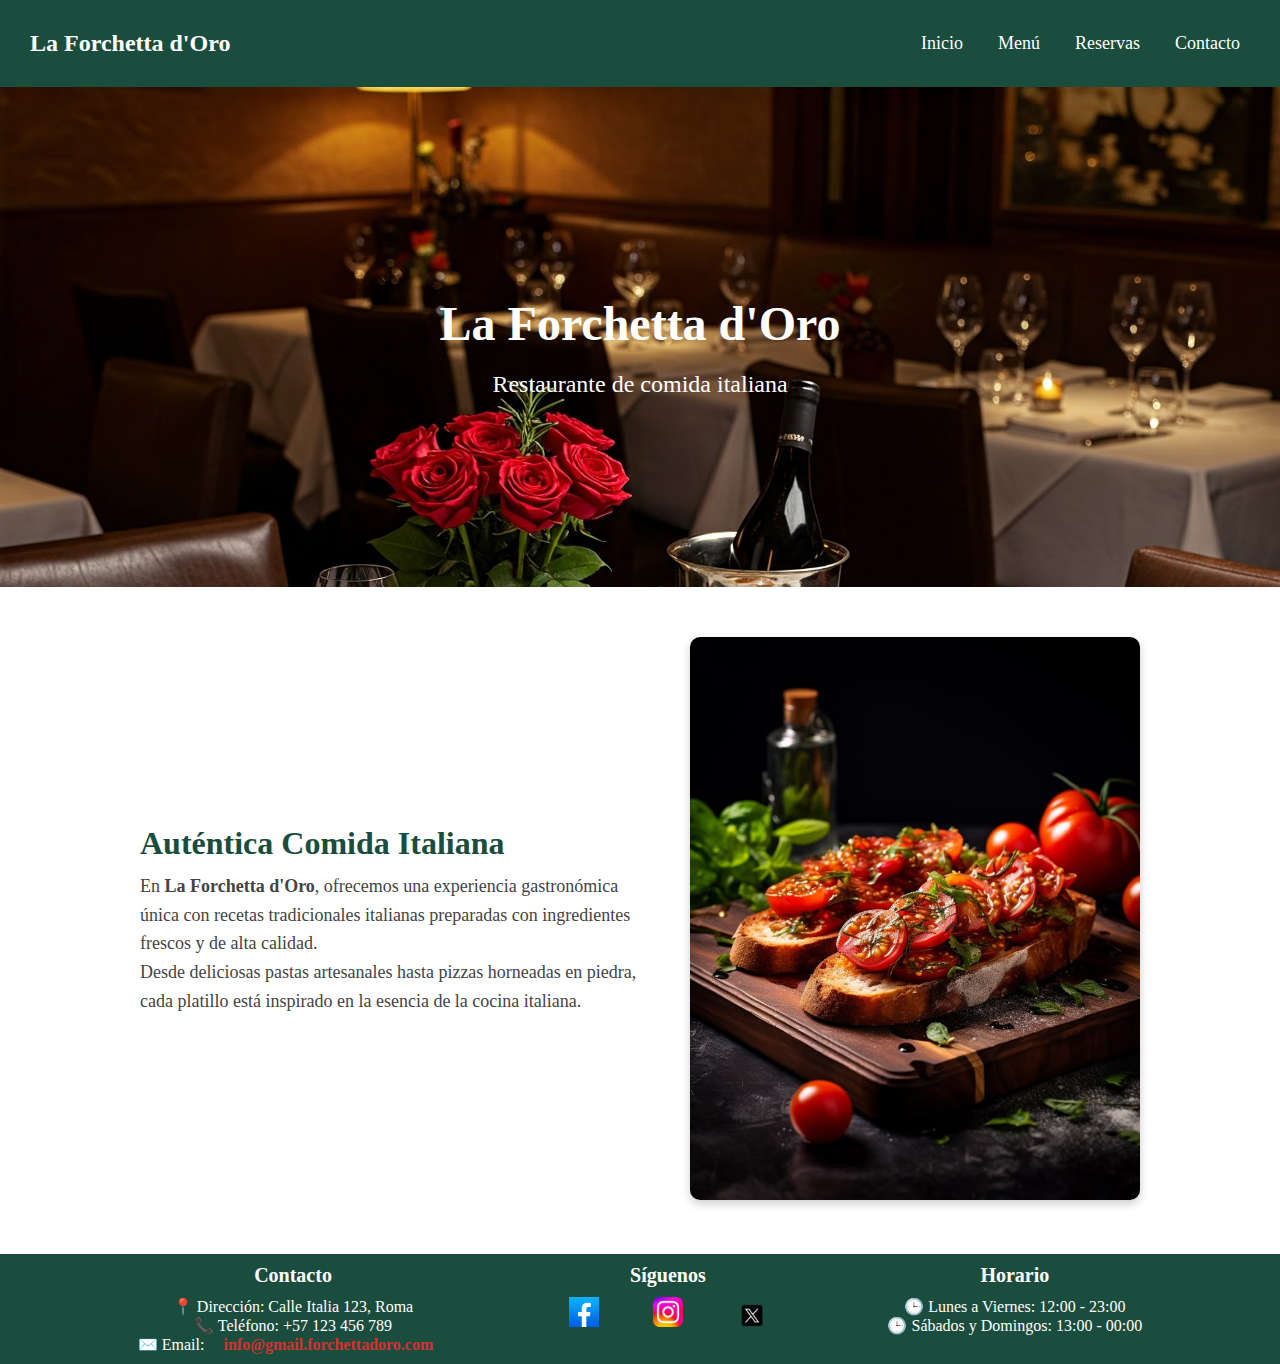
==== index.html @ 47ca8242 "e" ====
<!DOCTYPE html>
<html lang="es">
<head>
    <meta charset="UTF-8">
    <meta name="viewport" content="width=device-width, initial-scale=1.0">
    <title>La Forchetta d'Oro</title>
    <link rel="stylesheet" href="styles.css">
    <link rel="stylesheet" href="1.css">
</head>
<body>
    <header>
        <nav class="navbar">
            <div class="logo">La Forchetta d'Oro</div>
            <input type="checkbox" id="menu-toggle" class="menu-toggle">
            <label for="menu-toggle" class="menu-icon">&#9776;</label>
            <ul class="nav-links">
                <li><a href="./index.html">Inicio</a></li>
                <li><a href="./menu.html">Menú</a></li>
                <li><a href="./reservas.html">Reservas</a></li>
                <li><a href="./contactos.html">Contacto</a></li>
            </ul>
        </nav>
    </header>

    <nav class="Encabezado">
        <h1>La Forchetta d'Oro</h1>
        <p>Restaurante de comida italiana</p>
    </nav>

    <section class="info-section">
        <div class="info-text">
            <h2>Auténtica Comida Italiana</h2>
            <p>En <b>La Forchetta d'Oro</b>, ofrecemos una experiencia gastronómica única con recetas tradicionales italianas preparadas con ingredientes frescos y de alta calidad.</p>
            <p>Desde deliciosas pastas artesanales hasta pizzas horneadas en piedra, cada platillo está inspirado en la esencia de la cocina italiana.</p>
        </div>
        <div class="info-image">
            <img src="imganes/Bruschetta_ O Sabor da Itália em Cada Mordida.jpg" alt="comida del restaurante">
        </div>
    </section>

    <footer class="footer">
        <div class="footer-container">
            <div class="footer-section">
                <h3>Contacto</h3>
                <p>📍 Dirección: Calle Italia 123, Roma</p>
                <p>📞 Teléfono: +57 123 456 789</p>
                <p>✉️ Email:  <a href="info@gmail.forchettadoro.com">info@gmail.forchettadoro.com</a></p>
            </div>
            <div class="footer-section">
                <h3>Síguenos</h3>
                <div class="social-icons">
                    <a href="https://www.facebook.com/?locale=es_LA"><img src="imganes/Logo_de_Facebook.png" alt="Facebook"></a>
                    <a href="https://www.instagram.com/"><img src="imganes/Instagram_logo_2022.svg.png" alt="Instagram"></a>
                    <a href="https://x.com/?lang=es"><img src="./imganes/twitter_x-logo-freelogovectors.net_.png" alt="Twitter"></a>
                </div>
            </div>
            <div class="footer-section">
                <h3>Horario</h3>
                <p>🕒 Lunes a Viernes: 12:00 - 23:00</p>
                <p>🕒 Sábados y Domingos: 13:00 - 00:00</p>
            </div>
---- styles.css ----
* {
    margin: 0;
    padding: 0;
    box-sizing: border-box;
}

@import url('https://fonts.googleapis.com/css2?family=Poppins:ital,wght@0,100;0,200;0,300;0,400;0,500;0,600;0,700;0,800;0,900;1,100;1,200;1,300;1,400;1,500;1,600;1,700;1,800;1,900&display=swap');

.body {
    font-family: 'Poppins', sans-serif;
}

.navbar {
    background-color:#1B4D3E; 
    color: white;
    display: flex;
    justify-content: space-between;
    align-items: center;
    padding: 30px 30px;
}

.logo {
    font-size: 24px;
    font-weight: bold;
}

.nav-links {
    list-style: none;
    display: flex;
    gap: 20px; 
}

.nav-links li {
    display: inline;
}

.nav-links a {
    color: white;
    text-decoration: none;
    font-size: 18px;
    padding: 10px;
    transition: 0.3s;
}

.nav-links a:hover {
    background-color: #555;
    border-radius: 5px;
}
.menu-icon {
    display: none;
    font-size: 30px;
    color: #fff;
    cursor: pointer;
}

.menu-list {
    list-style: none;
    display: flex;
    margin: 0;
    padding: 0;
}

.menu-list li {
    margin-left: 20px;
}

.menu-list a {
    color: #fff;
    text-decoration: none;
    font-size: 18px;
}

.menu-list a:hover {
    color: #f39c12;
}

.logo {
    color: white;
    font-size: 1.5em;
}

.menu-toggle {
    display: none;
}

.menu-icon {
    font-size: 2em;
    color: white;
    cursor: pointer;
    display: none;
}

.nav-links {
    list-style: none;
    display: flex;
    gap: 15px;
}

.nav-links li a {
    text-decoration: none;
    color: white;
}

@media (max-width: 768px) {
    .menu-icon {
        display: block;
    }

    .nav-links {
        display: none;
        flex-direction: column;
        position: absolute;
        top: 60px;
        right: 0;
        background: #1B4D3E;
        width: 100%;
        padding: 10px;
    }

    .menu-toggle:checked + .menu-icon + .nav-links {
        display: flex;
    }

}
---- 1.css ----
* {
    margin: 0;
    padding: 0;
    box-sizing: border-box;
}

.Encabezado {
    background-image:url(./imganes/fondo123.jpg) ;
    height: 500px;
    background-size: cover;
    display: flex;
    flex-direction: column;
    justify-content: center;
    align-items: center;
    color: white;
}
.Encabezado p {
    font-size: 24px;
}
.Encabezado h1 {
    font-size: 48px;
    padding: 20px;
}

.info-section {
    display: flex;
    justify-content: space-between;
    align-items: center;
    padding: 50px;
    max-width: 1100px;
    margin: auto;
}

.info-text {
    flex: 1;
    padding-right: 30px;
}

.info-text h2 {
    font-size: 32px;
    color: #1B4D3E;
    margin-bottom: 10px;
}

.info-text p {
    font-size: 18px;
    color: #444;
    line-height: 1.6;
}

.info-image img {
    width: 450px;
    border-radius: 10px;
    box-shadow: 0px 4px 10px rgba(0, 0, 0, 0.2);
}

.footer {
    background-color: #1B4D3E;
    color: white;
    text-align: center;
    padding: 10px 0;
}

.footer-container {
    display: flex;
    justify-content: space-around;
    flex-wrap: wrap;
    max-width: 1100px;
    margin: auto;
}

.footer-section a {
    margin: 15px;
    color: #d73030;
    text-decoration: none;
    font-weight: bold;
    }

.footer-section h3 {
    margin-bottom: 10px;
    font-size: 20px;
}

.footer-section p {
    font-size: 16px;
}

.social-icons a img {
    width: 30px;
    margin: 0 10px;
    transition: transform 0.3s ease;
}

.social-icons a img:hover {
    transform: scale(1.2);
}

.footer-copy {
    margin-top: 15px;
    font-size: 14px;
}


.footer-section h3 {
    margin-bottom: 10px;
    font-size: 20px;
}

.footer-section p {
    font-size: 16px;
}

.social-icons a img {
    width: 30px;
    margin: 0 10px;
    transition: transform 0.3s ease;
}

.social-icons a img:hover {
    transform: scale(1.2);
}

.footer-copy {
    margin-top: 15px;
    font-size: 14px;
}
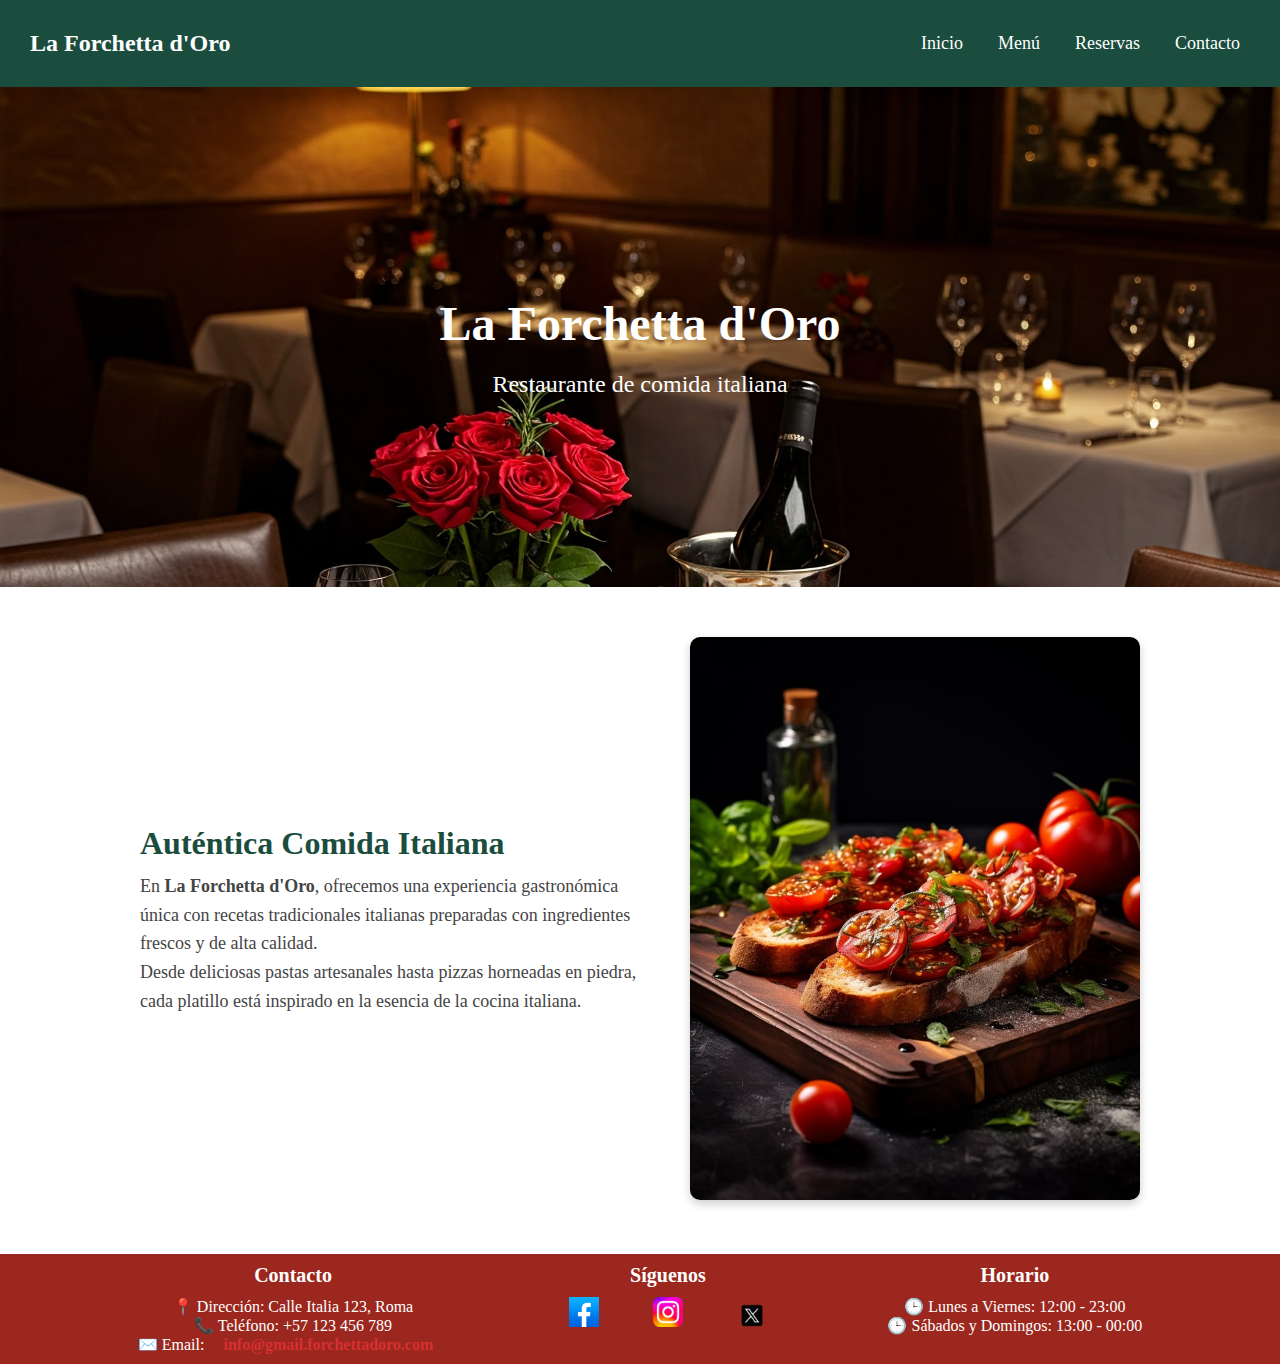
==== commit 38b9b57c: "Update index.html" ====
--- a/index.html
+++ b/index.html
@@ -34,7 +34,7 @@
             <p>Desde deliciosas pastas artesanales hasta pizzas horneadas en piedra, cada platillo está inspirado en la esencia de la cocina italiana.</p>
         </div>
         <div class="info-image">
-            <img src="imganes/Bruschetta_ O Sabor da Itália em Cada Mordida.jpg" alt="comida del restaurante">
+            <img src="imganes/Bruschetta_ O Sabor da Itália em Cada Mordida.jpg" class="responsive-img" alt="comida del restaurante">
         </div>
     </section>
 
@@ -58,4 +58,4 @@
                 <h3>Horario</h3>
                 <p>🕒 Lunes a Viernes: 12:00 - 23:00</p>
                 <p>🕒 Sábados y Domingos: 13:00 - 00:00</p>
-            </div>+            </div>
--- a/1.css
+++ b/1.css
@@ -47,7 +47,16 @@
     color: #444;
     line-height: 1.6;
 }
-
+.img {
+  max-width: 100%;
+  height: auto;
+  display: block;
+}
+.img {
+  width: 100%;
+  max-width: 500px; /* o el tamaño que desees como máximo */
+  margin: auto;
+}
 .info-image img {
     width: 450px;
     border-radius: 10px;
@@ -55,7 +64,7 @@
 }
 
 .footer {
-    background-color: #1B4D3E;
+    background-color: #9b271e;
     color: white;
     text-align: center;
     padding: 10px 0;
